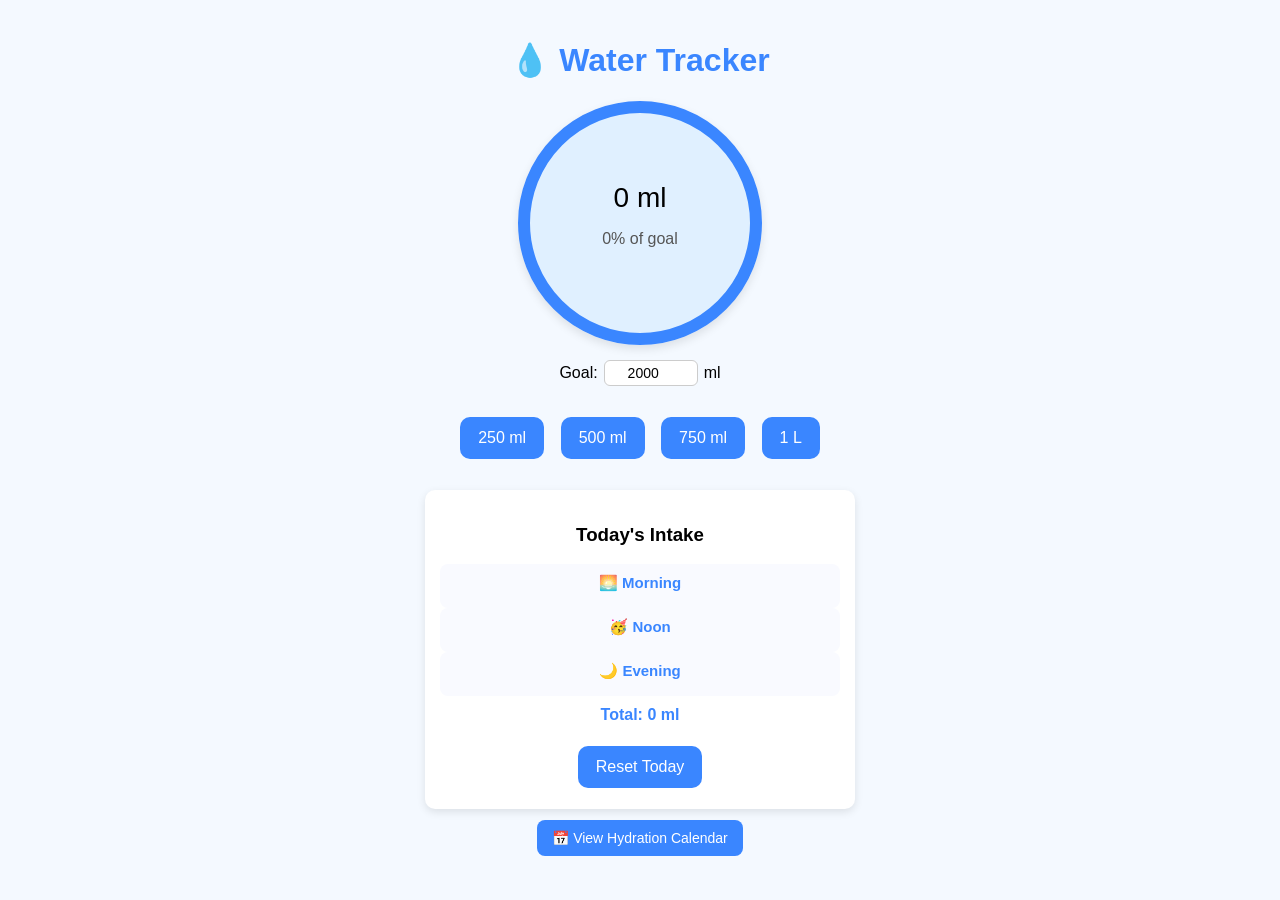
==== index.html @ 1820fa9d "Add files via upload" ====
<!DOCTYPE html>
<html lang="en">
<head>
<meta charset="UTF-8">
<meta name="viewport" content="width=device-width, initial-scale=1.0">
<title>Water Tracker</title>
<link rel="stylesheet" href="css/style.css">
</head>
<body>

<h1>💧 Water Tracker</h1>

<div class="progress">
  <div class="circle">
    <p id="current">0 ml</p>
    <p id="percent">0% of goal</p>
  </div>

  <div class="goal-container">
    <span>Goal:</span>
    <input type="number" id="goalInput" value="2000" min="100" step="50"> ml
  </div>
</div>

<div class="quick-add">
  <button data-amount="250">250 ml</button>
  <button data-amount="500">500 ml</button>
  <button data-amount="750">750 ml</button>
  <button data-amount="1000">1 L</button>
</div>

<div class="log">
  <h3>Today's Intake</h3>
  <div class="time-block" id="morningLogsBlock">
    <h4>🌅 Morning</h4>
    <ul id="morningLogs"></ul>
  </div>
  <div class="time-block" id="noonLogsBlock">
    <h4>🥳 Noon</h4>
    <ul id="noonLogs"></ul>
  </div>
  <div class="time-block" id="eveningLogsBlock">
    <h4>🌙 Evening</h4>
    <ul id="eveningLogs"></ul>
  </div>
  <p id="dailyTotal">Total: 0 ml</p>
  <button id="resetBtn">Reset Today</button>
</div>

<div class="nav">
  <a href="calendar.html">📅 View Hydration Calendar</a>
</div>

<script src="js/tracker.js"></script>
</body>
</html>
---- css/style.css ----
body{
  font-family: Arial, sans-serif;
  background:#f4f9ff;
  text-align:center;
  margin:0;
  padding:20px;
}

header{
  margin-bottom:20px;
}

h1{
  color:#3a86ff;
}

.nav{
  margin:15px;
}

.nav a{
  text-decoration:none;
  background:#3a86ff;
  color:white;
  padding:10px 15px;
  border-radius:8px;
  font-size:14px;
}

.progress{
  margin:20px auto;
}

.circle{
  width:220px;
  height:220px;
  border-radius:50%;
  border:12px solid #3a86ff;
  display:flex;
  flex-direction:column;
  justify-content:center;
  align-items:center;
  margin:auto;
  background:white;
  box-shadow:0 4px 10px rgba(0,0,0,0.1);
}

#current{
  font-size:28px;
  margin:0;
}

#percent{
  color:#555;
}

.goal{
  margin-top:10px;
  font-size:16px;
}

.quick-add{
  margin:25px 0;
}

button{
  padding:12px 18px;
  margin:6px;
  border:none;
  border-radius:10px;
  background:#3a86ff;
  color:white;
  font-size:16px;
  cursor:pointer;
  transition:0.2s;
}

button:hover{
  background:#2c6fd6;
}

.log, .history, .calendar{
  background:white;
  padding:15px;
  border-radius:10px;
  max-width:400px;
  margin:20px auto;
  box-shadow:0 3px 8px rgba(0,0,0,0.1);
}

ul{
  list-style:none;
  padding:0;
  margin:0;
}

li{
  padding:8px;
  border-bottom:1px solid #eee;
  font-size:14px;
}

li:last-child{
  border-bottom:none;
}

.status{
  margin-top:20px;
  font-size:16px;
}

/* Calendar */
.calendar-grid{
  display:grid;
  grid-template-columns:repeat(7,1fr);
  gap:6px;
}

.day{
  padding:10px;
  background:#f0f6ff;
  border-radius:6px;
  cursor:pointer;
  text-align:center;
}

.today{
  background:#3a86ff;
  color:white;
}

.has-water{
  background:#bde0fe;
  font-weight:bold;
}

#selectedDate{
  font-weight:bold;
  margin-bottom:10px;
}

#dailyTotal{
  margin-top:10px;
  font-weight:bold;
  color:#3a86ff;
}

/* Time blocks horizontal for history */
.history-container {
  display:flex;
  justify-content:center;
  gap:10px;
  flex-wrap:wrap;
}

.time-block{
  background:#f9faff;
  padding:10px;
  margin:0;
  border-radius:8px;
  flex:1 1 120px;
}

.time-block h4{
  margin:0 0 6px 0;
  font-size:15px;
  color:#3a86ff;
}

.time-block ul li{
  display:flex;
  justify-content:space-between;
  padding:6px;
  border-bottom:1px solid #eee;
}

.time-block ul li:last-child{
  border-bottom:none;
}

.delete-btn{
  background:red;
  color:white;
  border:none;
  border-radius:5px;
  padding:2px 6px;
  font-size:12px;
  cursor:pointer;
}
.goal-container {
  margin-top: 15px;
  font-size: 16px;
  display: flex;
  justify-content: center;
  align-items: center;
  gap: 6px;
}

#goalInput {
  width: 80px;
  padding: 4px 6px;
  border-radius: 6px;
  border: 1px solid #ccc;
  font-size: 14px;
  text-align: center;
}
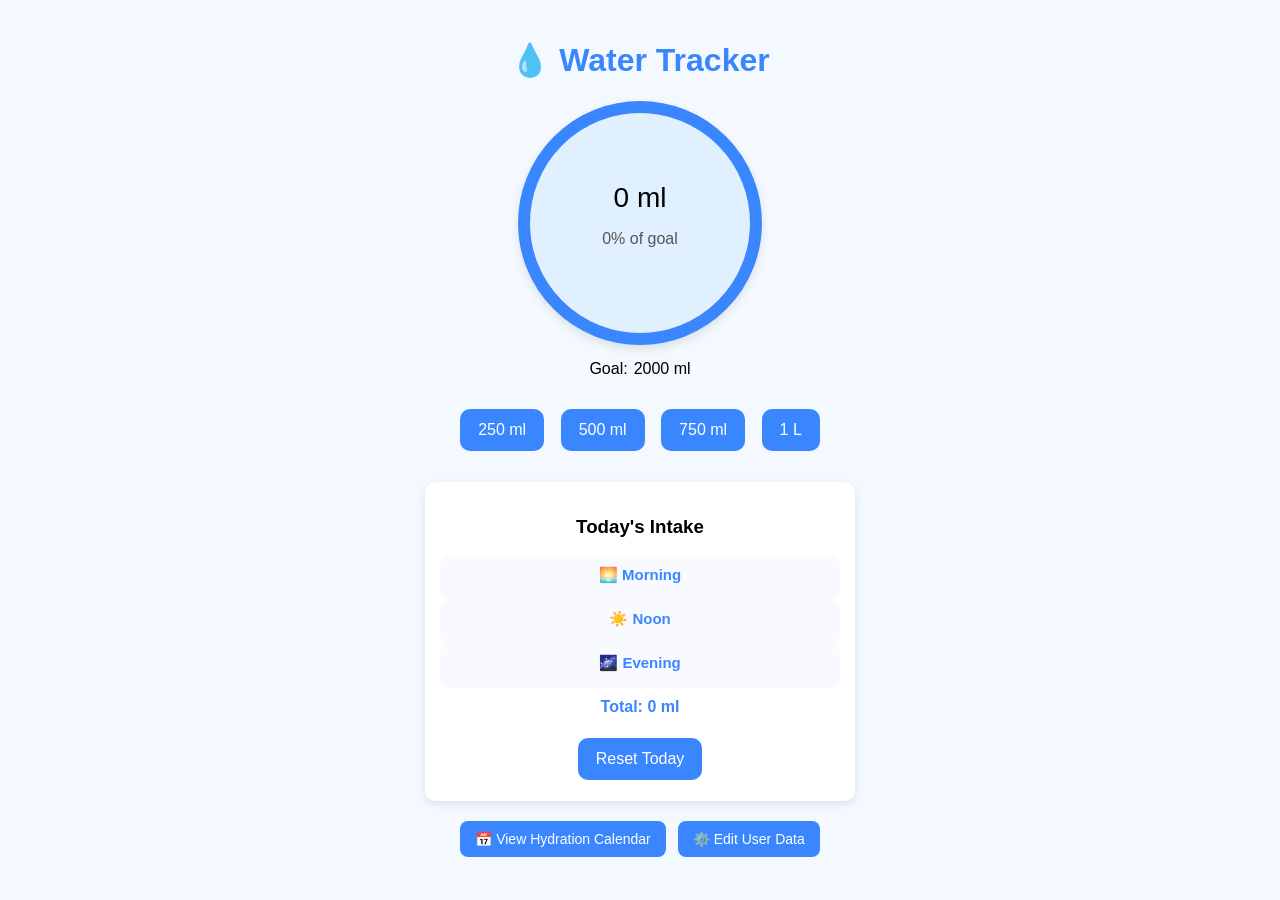
==== commit b6f3e856: "Add files via upload" ====
--- a/index.html
+++ b/index.html
@@ -1,56 +1,57 @@
 <!DOCTYPE html>
 <html lang="en">
 <head>
-<meta charset="UTF-8">
-<meta name="viewport" content="width=device-width, initial-scale=1.0">
-<title>Water Tracker</title>
-<link rel="stylesheet" href="css/style.css">
+  <meta charset="UTF-8">
+  <meta name="viewport" content="width=device-width, initial-scale=1.0">
+  <title>Water Tracker</title>
+  <link rel="stylesheet" href="css/style.css">
 </head>
 <body>
 
-<h1>💧 Water Tracker</h1>
+  <h1>💧 Water Tracker</h1>
 
-<div class="progress">
-  <div class="circle">
-    <p id="current">0 ml</p>
-    <p id="percent">0% of goal</p>
+  <div class="progress">
+    <div class="circle">
+      <p id="current">0 ml</p>
+      <p id="percent">0% of goal</p>
+    </div>
+
+    <div class="goal-container">
+      <span>Goal:</span>
+      <span id="goalDisplay">2000 ml</span>
+    </div>
   </div>
 
-  <div class="goal-container">
-    <span>Goal:</span>
-    <input type="number" id="goalInput" value="2000" min="100" step="50"> ml
+  <div class="quick-add">
+    <button data-amount="250">250 ml</button>
+    <button data-amount="500">500 ml</button>
+    <button data-amount="750">750 ml</button>
+    <button data-amount="1000">1 L</button>
   </div>
-</div>
 
-<div class="quick-add">
-  <button data-amount="250">250 ml</button>
-  <button data-amount="500">500 ml</button>
-  <button data-amount="750">750 ml</button>
-  <button data-amount="1000">1 L</button>
-</div>
+  <div class="log">
+    <h3>Today's Intake</h3>
+    <div class="time-block" id="morningLogsBlock">
+      <h4>🌅 Morning</h4>
+      <ul id="morningLogs"></ul>
+    </div>
+    <div class="time-block" id="noonLogsBlock">
+      <h4>☀️ Noon</h4>
+      <ul id="noonLogs"></ul>
+    </div>
+    <div class="time-block" id="nightLogsBlock">
+      <h4>🌌 Evening</h4>
+      <ul id="nightLogs"></ul>
+    </div>
+    <p id="dailyTotal">Total: 0 ml</p>
+    <button id="resetBtn">Reset Today</button>
+  </div>
 
-<div class="log">
-  <h3>Today's Intake</h3>
-  <div class="time-block" id="morningLogsBlock">
-    <h4>🌅 Morning</h4>
-    <ul id="morningLogs"></ul>
+  <div class="nav">
+    <a href="calendar.html">📅 View Hydration Calendar</a>
+    <a href="UserWaterEstimater.  html">⚙️ Edit User Data</a>
   </div>
-  <div class="time-block" id="noonLogsBlock">
-    <h4>🥳 Noon</h4>
-    <ul id="noonLogs"></ul>
-  </div>
-  <div class="time-block" id="eveningLogsBlock">
-    <h4>🌙 Evening</h4>
-    <ul id="eveningLogs"></ul>
-  </div>
-  <p id="dailyTotal">Total: 0 ml</p>
-  <button id="resetBtn">Reset Today</button>
-</div>
 
-<div class="nav">
-  <a href="calendar.html">📅 View Hydration Calendar</a>
-</div>
-
-<script src="js/tracker.js"></script>
+  <script src="js/tracker.js"></script>
 </body>
-</html>+</html>
--- a/css/style.css
+++ b/css/style.css
@@ -1,4 +1,4 @@
-body{
+body {
   font-family: Arial, sans-serif;
   background:#f4f9ff;
   text-align:center;
@@ -6,32 +6,42 @@
   padding:20px;
 }
 
-header{
+header {
   margin-bottom:20px;
 }
 
-h1{
+h1 {
   color:#3a86ff;
 }
 
-.nav{
-  margin:15px;
-}
-
-.nav a{
-  text-decoration:none;
-  background:#3a86ff;
-  color:white;
-  padding:10px 15px;
-  border-radius:8px;
-  font-size:14px;
-}
-
-.progress{
+/* Navigation buttons */
+.nav {
+  margin: 15px;
+  display: flex;
+  justify-content: center;
+  gap: 12px; /* space between buttons */
+  flex-wrap: wrap; /* allows wrapping on small screens */
+}
+
+.nav a {
+  text-decoration: none;
+  background: #3a86ff;
+  color: white;
+  padding: 10px 15px;
+  border-radius: 8px;
+  font-size: 14px;
+  transition: 0.2s;
+}
+
+.nav a:hover {
+  background: #2c6fd6;
+}
+
+.progress {
   margin:20px auto;
 }
 
-.circle{
+.circle {
   width:220px;
   height:220px;
   border-radius:50%;
@@ -45,25 +55,25 @@
   box-shadow:0 4px 10px rgba(0,0,0,0.1);
 }
 
-#current{
+#current {
   font-size:28px;
   margin:0;
 }
 
-#percent{
+#percent {
   color:#555;
 }
 
-.goal{
+.goal {
   margin-top:10px;
   font-size:16px;
 }
 
-.quick-add{
+.quick-add {
   margin:25px 0;
 }
 
-button{
+button {
   padding:12px 18px;
   margin:6px;
   border:none;
@@ -75,11 +85,11 @@
   transition:0.2s;
 }
 
-button:hover{
+button:hover {
   background:#2c6fd6;
 }
 
-.log, .history, .calendar{
+.log, .history, .calendar {
   background:white;
   padding:15px;
   border-radius:10px;
@@ -88,35 +98,35 @@
   box-shadow:0 3px 8px rgba(0,0,0,0.1);
 }
 
-ul{
+ul {
   list-style:none;
   padding:0;
   margin:0;
 }
 
-li{
+li {
   padding:8px;
   border-bottom:1px solid #eee;
   font-size:14px;
 }
 
-li:last-child{
+li:last-child {
   border-bottom:none;
 }
 
-.status{
+.status {
   margin-top:20px;
   font-size:16px;
 }
 
 /* Calendar */
-.calendar-grid{
+.calendar-grid {
   display:grid;
   grid-template-columns:repeat(7,1fr);
   gap:6px;
 }
 
-.day{
+.day {
   padding:10px;
   background:#f0f6ff;
   border-radius:6px;
@@ -124,22 +134,22 @@
   text-align:center;
 }
 
-.today{
+.today {
   background:#3a86ff;
   color:white;
 }
 
-.has-water{
+.has-water {
   background:#bde0fe;
   font-weight:bold;
 }
 
-#selectedDate{
+#selectedDate {
   font-weight:bold;
   margin-bottom:10px;
 }
 
-#dailyTotal{
+#dailyTotal {
   margin-top:10px;
   font-weight:bold;
   color:#3a86ff;
@@ -153,7 +163,7 @@
   flex-wrap:wrap;
 }
 
-.time-block{
+.time-block {
   background:#f9faff;
   padding:10px;
   margin:0;
@@ -161,24 +171,24 @@
   flex:1 1 120px;
 }
 
-.time-block h4{
+.time-block h4 {
   margin:0 0 6px 0;
   font-size:15px;
   color:#3a86ff;
 }
 
-.time-block ul li{
+.time-block ul li {
   display:flex;
   justify-content:space-between;
   padding:6px;
   border-bottom:1px solid #eee;
 }
 
-.time-block ul li:last-child{
+.time-block ul li:last-child {
   border-bottom:none;
 }
 
-.delete-btn{
+.delete-btn {
   background:red;
   color:white;
   border:none;
@@ -187,6 +197,7 @@
   font-size:12px;
   cursor:pointer;
 }
+
 .goal-container {
   margin-top: 15px;
   font-size: 16px;
@@ -196,11 +207,75 @@
   gap: 6px;
 }
 
-#goalInput {
-  width: 80px;
-  padding: 4px 6px;
-  border-radius: 6px;
+/* Estimator */
+.estimator {
+  background: white;
+  padding: 20px;
+  border-radius: 10px;
+  max-width: 400px;
+  margin: 20px auto;
+  box-shadow: 0 3px 8px rgba(0,0,0,0.1);
+  text-align: left;
+}
+
+.estimator h3 {
+  margin-top: 0;
+  margin-bottom: 15px;
+  color: #3a86ff;
+  font-size: 18px;
+  text-align: center;
+}
+
+.estimator label {
+  display: block;
+  margin: 10px 0 5px;
+  font-size: 14px;
+  color: #333;
+}
+
+.estimator input,
+.estimator select {
+  width: 100%;
+  padding: 10px;
+  border-radius: 8px;
   border: 1px solid #ccc;
   font-size: 14px;
+  margin-bottom: 12px;
+  box-sizing: border-box;
+  background: #f9faff;
+}
+
+.estimator input:focus,
+.estimator select:focus {
+  border-color: #3a86ff;
+  outline: none;
+  box-shadow: 0 0 4px rgba(58,134,255,0.4);
+}
+
+#estimateBtn,
+.estimator button {
+  width: 100%;
+  margin-top: 12px;
+  padding: 12px;
+  border-radius: 8px;
+  font-size: 15px;
+  background:#3a86ff;
+  color:white;
+  border:none;
+  cursor:pointer;
+  transition:0.2s;
+}
+
+#estimateBtn:hover,
+.estimator button:hover {
+  background:#2c6fd6;
+}
+
+#estimateOutput {
+  margin-top: 15px;
+  font-size: 15px;
+  font-weight: bold;
+  color: #3a86ff;
   text-align: center;
-}+}
+
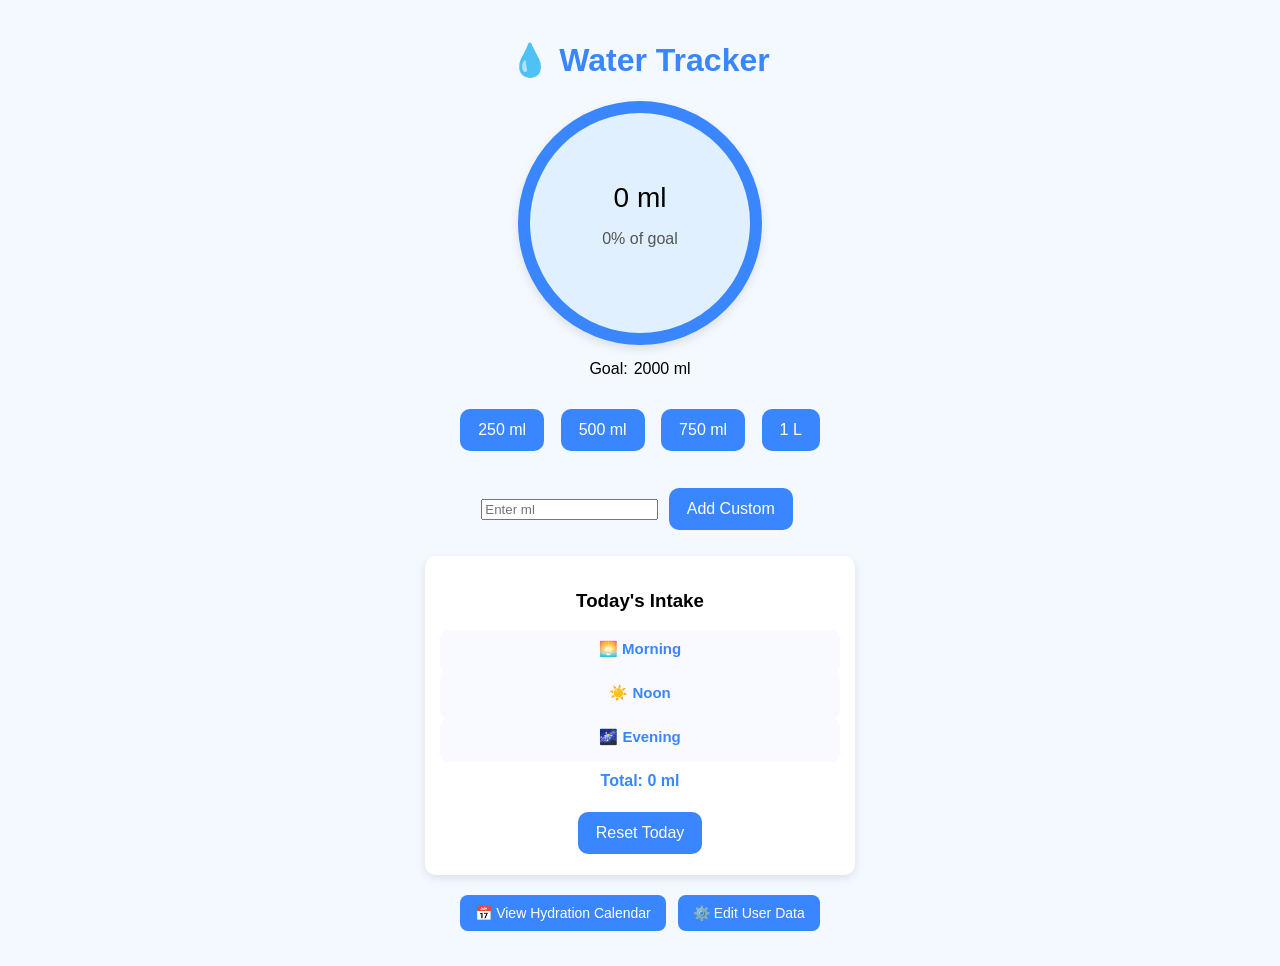
==== commit a9b9a8c0: "Add files via upload Latest push" ====
--- a/index.html
+++ b/index.html
@@ -28,6 +28,10 @@
     <button data-amount="750">750 ml</button>
     <button data-amount="1000">1 L</button>
   </div>
+    <div class="custom-add">
+    <input type="number" id="customAmount" placeholder="Enter ml" min="1">
+    <button id="customAddBtn">Add Custom</button>
+  </div>
 
   <div class="log">
     <h3>Today's Intake</h3>
@@ -49,7 +53,7 @@
 
   <div class="nav">
     <a href="calendar.html">📅 View Hydration Calendar</a>
-    <a href="UserWaterEstimater.  html">⚙️ Edit User Data</a>
+    <a href="UserWaterEstimater.html">⚙️ Edit User Data</a>
   </div>
 
   <script src="js/tracker.js"></script>
